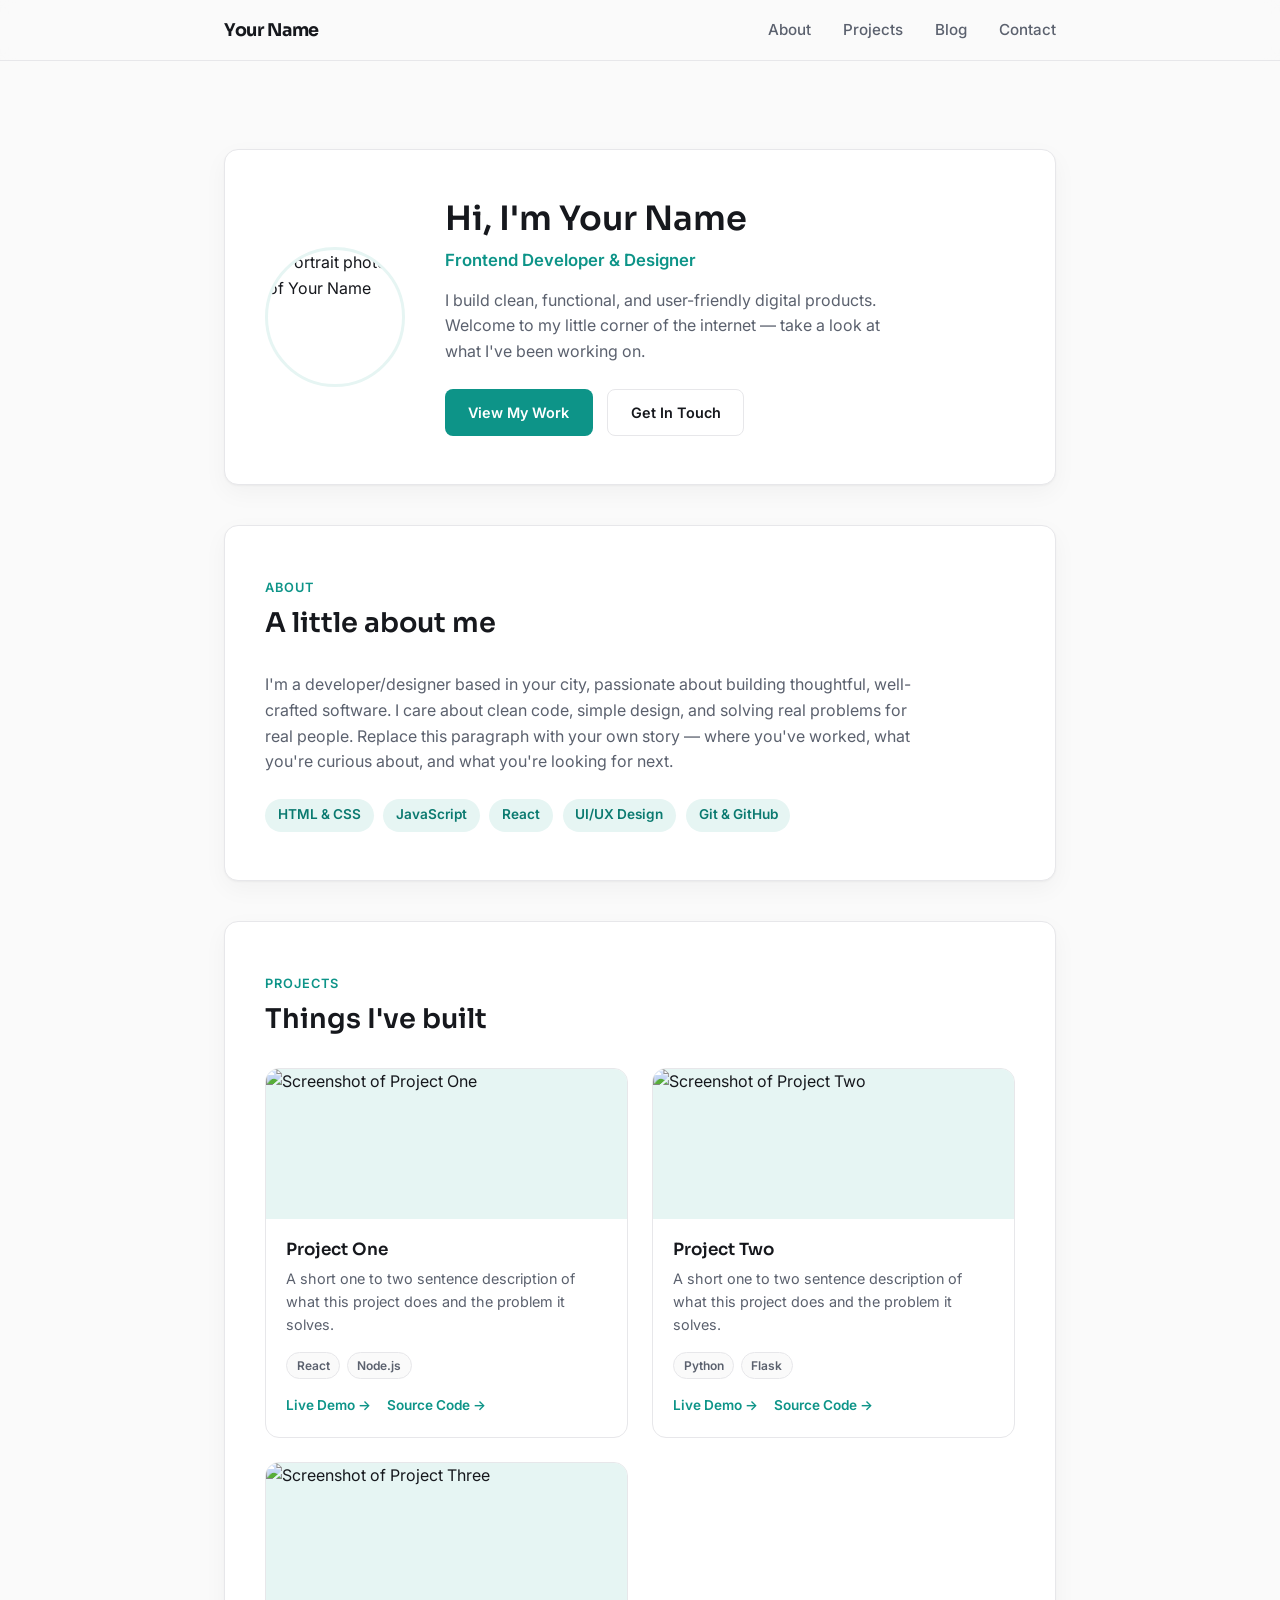
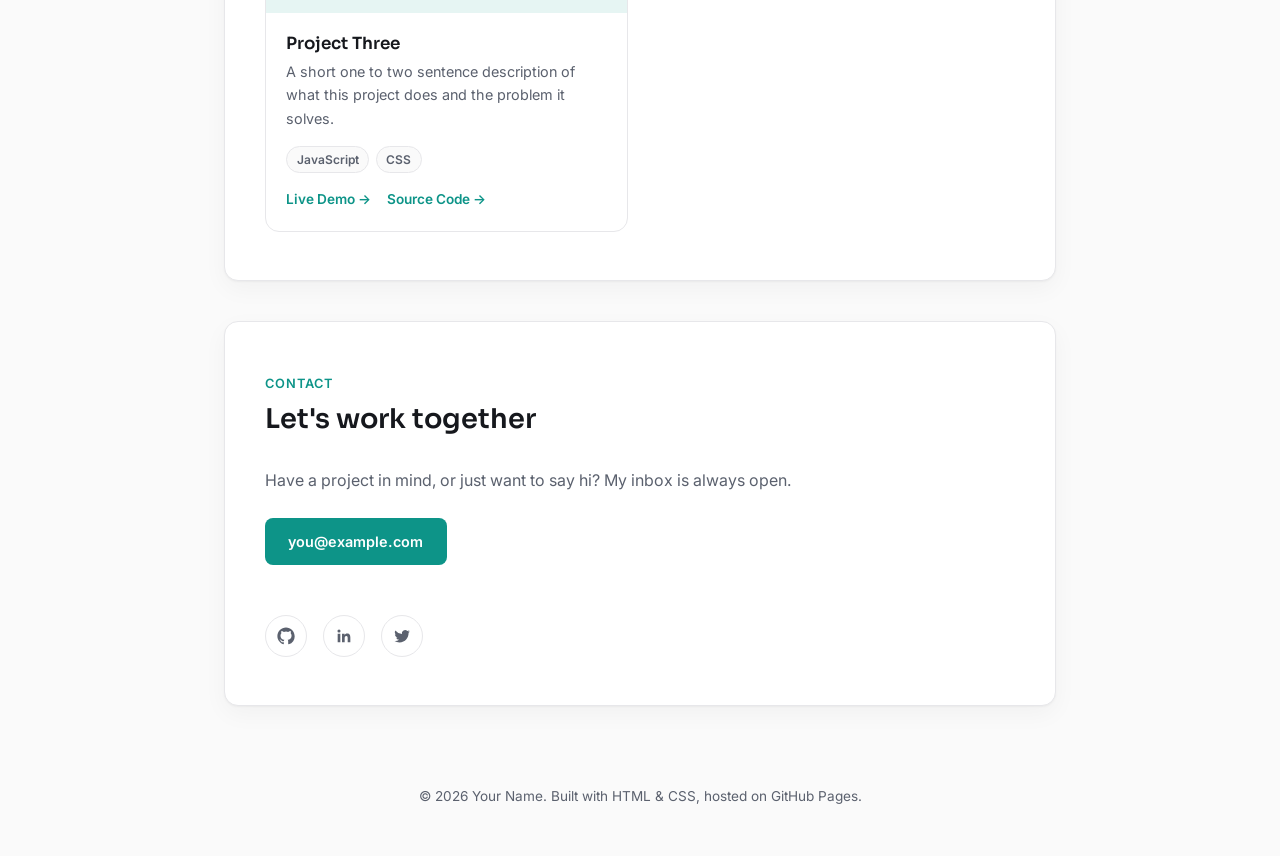
==== index.html @ 1a4f5913 "connection" ====
<!DOCTYPE html>
<html lang="en">
<head>
  <meta charset="UTF-8">
  <meta name="viewport" content="width=device-width, initial-scale=1.0">
  <title>Your Name — Personal Website</title>
  <meta name="description" content="Personal website and portfolio of Your Name.">

  <!-- Google Fonts: Sora for headings, Inter for body text -->
  <link rel="preconnect" href="https://fonts.googleapis.com">
  <link rel="preconnect" href="https://fonts.gstatic.com" crossorigin>
  <link href="https://fonts.googleapis.com/css2?family=Inter:wght@400;500;600;700&family=Sora:wght@600;700&display=swap" rel="stylesheet">

  <link rel="stylesheet" href="style.css">
</head>
<body>

  <!-- ============================== NAVIGATION ============================== -->
  <nav class="navbar">
    <div class="nav-inner">
      <a href="#home" class="nav-logo">Your Name</a>

      <button class="nav-toggle" id="navToggle" aria-label="Toggle navigation menu" aria-expanded="false">
        <span></span>
        <span></span>
        <span></span>
      </button>

      <ul class="nav-links" id="navLinks">
        <li><a href="#about">About</a></li>
        <li><a href="#projects">Projects</a></li>
        <li><a href="blog.html">Blog</a></li>
        <li><a href="#contact">Contact</a></li>
      </ul>
    </div>
  </nav>

  <div class="wrapper">

    <!-- ============================== HERO ============================== -->
    <section id="home" class="hero">
      <div class="card hero">

        <!-- **************** IMAGE START **************** -->
        <!-- Replace this with your own headshot/profile photo -->
        <div class="hero-photo">
          <img src="https://images.unsplash.com/photo-1633332755192-727a05c4013d?w=400&h=400&fit=crop&crop=faces"
               alt="Portrait photo of Your Name">
        </div>
        <!-- **************** IMAGE END **************** -->

        <div class="hero-text">
          <h1>Hi, I'm Your Name</h1>
          <p class="role">Frontend Developer &amp; Designer</p>
          <p>
            I build clean, functional, and user-friendly digital products.
            Welcome to my little corner of the internet — take a look at
            what I've been working on.
          </p>
          <div class="hero-actions">
            <a href="#projects" class="btn btn-primary">View My Work</a>
            <a href="#contact" class="btn btn-secondary">Get In Touch</a>
          </div>
        </div>

      </div>
    </section>

    <!-- ============================== ABOUT ============================== -->
    <section id="about">
      <div class="card about">
        <div class="card-header">
          <span class="eyebrow">About</span>
          <h2>A little about me</h2>
        </div>
        <p>
          I'm a developer/designer based in your city, passionate about building
          thoughtful, well-crafted software. I care about clean code, simple
          design, and solving real problems for real people. Replace this
          paragraph with your own story — where you've worked, what you're
          curious about, and what you're looking for next.
        </p>
        <div class="skills">
          <span class="skill-tag">HTML &amp; CSS</span>
          <span class="skill-tag">JavaScript</span>
          <span class="skill-tag">React</span>
          <span class="skill-tag">UI/UX Design</span>
          <span class="skill-tag">Git &amp; GitHub</span>
        </div>
      </div>
    </section>

    <!-- ============================== PROJECTS ============================== -->
    <section id="projects">
      <div class="card projects">
        <div class="card-header">
          <span class="eyebrow">Projects</span>
          <h2>Things I've built</h2>
        </div>

        <div class="project-grid">

          <!-- Project 1 -->
          <div class="project-card">
            <!-- **************** IMAGE START **************** -->
            <div class="project-thumb">
              <img src="https://images.unsplash.com/photo-1517694712202-14dd9538aa97?w=500&h=300&fit=crop"
                   alt="Screenshot of Project One">
            </div>
            <!-- **************** IMAGE END **************** -->
            <div class="project-body">
              <h3>Project One</h3>
              <p>A short one to two sentence description of what this project
                does and the problem it solves.</p>
              <div class="project-tags">
                <span>React</span>
                <span>Node.js</span>
              </div>
              <div class="project-links">
                <a href="#" target="_blank" rel="noopener">Live Demo →</a>
                <a href="#" target="_blank" rel="noopener">Source Code →</a>
              </div>
            </div>
          </div>

          <!-- Project 2 -->
          <div class="project-card">
            <!-- **************** IMAGE START **************** -->
            <div class="project-thumb">
              <img src="https://images.unsplash.com/photo-1498050108023-c5249f4df085?w=500&h=300&fit=crop"
                   alt="Screenshot of Project Two">
            </div>
            <!-- **************** IMAGE END **************** -->
            <div class="project-body">
              <h3>Project Two</h3>
              <p>A short one to two sentence description of what this project
                does and the problem it solves.</p>
              <div class="project-tags">
                <span>Python</span>
                <span>Flask</span>
              </div>
              <div class="project-links">
                <a href="#" target="_blank" rel="noopener">Live Demo →</a>
                <a href="#" target="_blank" rel="noopener">Source Code →</a>
              </div>
            </div>
          </div>

          <!-- Project 3 -->
          <div class="project-card">
            <!-- **************** IMAGE START **************** -->
            <div class="project-thumb">
              <img src="https://images.unsplash.com/photo-1461749280684-dccba630e2f6?w=500&h=300&fit=crop"
                   alt="Screenshot of Project Three">
            </div>
            <!-- **************** IMAGE END **************** -->
            <div class="project-body">
              <h3>Project Three</h3>
              <p>A short one to two sentence description of what this project
                does and the problem it solves.</p>
              <div class="project-tags">
                <span>JavaScript</span>
                <span>CSS</span>
              </div>
              <div class="project-links">
                <a href="#" target="_blank" rel="noopener">Live Demo →</a>
                <a href="#" target="_blank" rel="noopener">Source Code →</a>
              </div>
            </div>
          </div>

        </div>
      </div>
    </section>

    <!-- ============================== CONTACT ============================== -->
    <section id="contact">
      <div class="card contact">
        <div class="card-header">
          <span class="eyebrow">Contact</span>
          <h2>Let's work together</h2>
        </div>
        <p>
          Have a project in mind, or just want to say hi? My inbox is always open.
        </p>
        <p>
          <a href="mailto:you@example.com" class="btn btn-primary">you@example.com</a>
        </p>
        <br>
        <div class="social-links">
          <a href="https://github.com/yourusername" target="_blank" rel="noopener" aria-label="GitHub">
            <svg viewBox="0 0 24 24" fill="currentColor"><path d="M12 .5C5.73.5.5 5.73.5 12c0 5.09 3.29 9.4 7.86 10.93.57.1.78-.25.78-.55 0-.27-.01-1.15-.02-2.09-3.2.7-3.88-1.36-3.88-1.36-.52-1.34-1.28-1.7-1.28-1.7-1.04-.72.08-.7.08-.7 1.16.08 1.77 1.19 1.77 1.19 1.03 1.77 2.7 1.26 3.36.96.1-.75.4-1.26.73-1.55-2.55-.29-5.23-1.28-5.23-5.68 0-1.26.45-2.28 1.19-3.08-.12-.29-.52-1.46.11-3.05 0 0 .97-.31 3.18 1.18a11 11 0 0 1 5.79 0c2.2-1.49 3.17-1.18 3.17-1.18.63 1.59.24 2.76.12 3.05.74.8 1.18 1.82 1.18 3.08 0 4.41-2.68 5.38-5.24 5.67.41.36.78 1.06.78 2.14 0 1.55-.02 2.79-.02 3.17 0 .3.21.66.79.55A10.51 10.51 0 0 0 23.5 12c0-6.27-5.23-11.5-11.5-11.5Z"/></svg>
          </a>
          <a href="https://linkedin.com/in/yourusername" target="_blank" rel="noopener" aria-label="LinkedIn">
            <svg viewBox="0 0 24 24" fill="currentColor"><path d="M20.45 20.45h-3.55v-5.57c0-1.33-.02-3.03-1.85-3.03-1.85 0-2.14 1.45-2.14 2.94v5.66H9.36V9h3.41v1.56h.05c.47-.9 1.63-1.85 3.36-1.85 3.6 0 4.27 2.37 4.27 5.45v6.29ZM5.34 7.43a2.06 2.06 0 1 1 0-4.12 2.06 2.06 0 0 1 0 4.12ZM7.12 20.45H3.56V9h3.56v11.45Z"/></svg>
          </a>
          <a href="https://twitter.com/yourusername" target="_blank" rel="noopener" aria-label="Twitter">
            <svg viewBox="0 0 24 24" fill="currentColor"><path d="M22.46 6c-.77.34-1.6.58-2.46.68a4.3 4.3 0 0 0 1.88-2.37 8.59 8.59 0 0 1-2.72 1.04 4.28 4.28 0 0 0-7.29 3.9A12.14 12.14 0 0 1 3.15 4.6a4.28 4.28 0 0 0 1.32 5.71 4.25 4.25 0 0 1-1.94-.54v.05c0 2.08 1.48 3.82 3.44 4.21a4.3 4.3 0 0 1-1.93.07 4.29 4.29 0 0 0 4 2.98A8.6 8.6 0 0 1 2 18.58a12.1 12.1 0 0 0 6.56 1.92c7.88 0 12.2-6.53 12.2-12.2 0-.19 0-.37-.01-.55A8.7 8.7 0 0 0 22.46 6Z"/></svg>
          </a>
        </div>
      </div>
    </section>

  </div>

  <!-- ============================== FOOTER ============================== -->
  <footer>
    <p>&copy; <span id="year"></span> Your Name. Built with HTML &amp; CSS, hosted on GitHub Pages.</p>
  </footer>

  <script src="script.js"></script>
</body>
</html>
---- style.css ----
/* ==========================================================================
   PERSONAL WEBSITE STYLESHEET
   Clean, modern, minimalistic — card based layout
   ========================================================================== */

/* --------------------------------------------------------------------------
   THEME / COLOR VARIABLES
   Change anything between the ***** markers to re-theme the whole site.
   All colors, fonts and spacing are defined once here and reused everywhere
   below, so editing this block is enough to restyle the entire page.
   -------------------------------------------------------------------------- */
/* **************** THEME START **************** */
:root {
  /* core palette */
  --color-bg: #fafafa;              /* page background (light) */
  --color-surface: #ffffff;         /* card / surface background */
  --color-text: #16181d;            /* primary text color */
  --color-text-muted: #5b616e;      /* secondary / muted text */
  --color-border: #e7e7ea;          /* hairline borders / dividers */
  --color-accent: #0d9488;          /* single accent color (teal) */
  --color-accent-hover: #0b7a70;    /* accent color on hover */
  --color-accent-soft: #e6f5f3;     /* light accent tint (tags, badges) */

  /* typography */
  --font-heading: 'Sora', 'Segoe UI', system-ui, sans-serif;
  --font-body: 'Inter', 'Segoe UI', system-ui, sans-serif;

  /* layout */
  --max-width: 880px;
  --radius: 14px;
  --shadow-card: 0 1px 2px rgba(16, 18, 22, 0.04), 0 8px 24px rgba(16, 18, 22, 0.04);
  --transition: 0.2s ease;
}
/* **************** THEME END **************** */

/* --------------------------------------------------------------------------
   RESET / BASE STYLES
   -------------------------------------------------------------------------- */
* {
  margin: 0;
  padding: 0;
  box-sizing: border-box;
}

html {
  scroll-behavior: smooth;
}

body {
  font-family: var(--font-body);
  background-color: var(--color-bg);
  color: var(--color-text);
  line-height: 1.6;
  -webkit-font-smoothing: antialiased;
}

img {
  max-width: 100%;
  display: block;
}

a {
  color: inherit;
  text-decoration: none;
}

ul {
  list-style: none;
}

h1, h2, h3 {
  font-family: var(--font-heading);
  font-weight: 600;
  line-height: 1.25;
}

section {
  padding: 0 1.5rem;
}

.wrapper {
  max-width: var(--max-width);
  margin: 0 auto;
}

/* visible focus state for keyboard navigation (accessibility) */
a:focus-visible,
button:focus-visible {
  outline: 2px solid var(--color-accent);
  outline-offset: 3px;
  border-radius: 4px;
}

/* --------------------------------------------------------------------------
   NAVIGATION
   -------------------------------------------------------------------------- */
.navbar {
  position: sticky;
  top: 0;
  z-index: 100;
  background: rgba(250, 250, 250, 0.85);
  backdrop-filter: blur(8px);
  border-bottom: 1px solid var(--color-border);
}

.nav-inner {
  max-width: var(--max-width);
  margin: 0 auto;
  padding: 1rem 1.5rem;
  display: flex;
  align-items: center;
  justify-content: space-between;
}

.nav-logo {
  font-family: var(--font-heading);
  font-weight: 700;
  font-size: 1.1rem;
  letter-spacing: -0.02em;
}

.nav-links {
  display: flex;
  gap: 2rem;
}

.nav-links a {
  font-size: 0.95rem;
  font-weight: 500;
  color: var(--color-text-muted);
  transition: color var(--transition);
}

.nav-links a:hover {
  color: var(--color-accent);
}

/* mobile nav toggle button (hidden on desktop) */
.nav-toggle {
  display: none;
  flex-direction: column;
  gap: 5px;
  background: none;
  border: none;
  cursor: pointer;
  padding: 0.5rem;
}

.nav-toggle span {
  width: 22px;
  height: 2px;
  background: var(--color-text);
  border-radius: 2px;
}

/* --------------------------------------------------------------------------
   CARD — the shared building block for every section on the page
   -------------------------------------------------------------------------- */
.card {
  background: var(--color-surface);
  border: 1px solid var(--color-border);
  border-radius: var(--radius);
  box-shadow: var(--shadow-card);
  padding: 3rem 2.5rem;
  margin: 2.5rem 0;
}

.card-header {
  margin-bottom: 2rem;
}

.eyebrow {
  display: inline-block;
  font-size: 0.8rem;
  font-weight: 600;
  letter-spacing: 0.08em;
  text-transform: uppercase;
  color: var(--color-accent);
  margin-bottom: 0.5rem;
}

.card-header h2 {
  font-size: 1.7rem;
}

/* --------------------------------------------------------------------------
   HERO SECTION
   -------------------------------------------------------------------------- */
.hero {
  padding-top: 3rem;
}

.hero.card {
  display: flex;
  align-items: center;
  gap: 2.5rem;
}

.hero-photo {
  flex-shrink: 0;
  width: 140px;
  height: 140px;
  border-radius: 50%;
  overflow: hidden;
  border: 3px solid var(--color-accent-soft);
}

.hero-photo img {
  width: 100%;
  height: 100%;
  object-fit: cover;
}

.hero-text h1 {
  font-size: 2.1rem;
  margin-bottom: 0.4rem;
}

.hero-text .role {
  color: var(--color-accent);
  font-weight: 600;
  margin-bottom: 0.9rem;
  font-size: 1.05rem;
}

.hero-text p {
  color: var(--color-text-muted);
  max-width: 46ch;
  margin-bottom: 1.5rem;
}

.hero-actions {
  display: flex;
  gap: 0.9rem;
}

/* --------------------------------------------------------------------------
   BUTTONS
   -------------------------------------------------------------------------- */
.btn {
  display: inline-block;
  padding: 0.7rem 1.4rem;
  border-radius: 8px;
  font-weight: 600;
  font-size: 0.9rem;
  transition: background var(--transition), color var(--transition), border-color var(--transition);
  border: 1px solid transparent;
}

.btn-primary {
  background: var(--color-accent);
  color: #ffffff;
}

.btn-primary:hover {
  background: var(--color-accent-hover);
}

.btn-secondary {
  background: transparent;
  border-color: var(--color-border);
  color: var(--color-text);
}

.btn-secondary:hover {
  border-color: var(--color-accent);
  color: var(--color-accent);
}

/* --------------------------------------------------------------------------
   ABOUT SECTION
   -------------------------------------------------------------------------- */
.about p {
  color: var(--color-text-muted);
  margin-bottom: 1.5rem;
  max-width: 65ch;
}

.skills {
  display: flex;
  flex-wrap: wrap;
  gap: 0.6rem;
}

.skill-tag {
  background: var(--color-accent-soft);
  color: var(--color-accent-hover);
  font-size: 0.85rem;
  font-weight: 600;
  padding: 0.35rem 0.8rem;
  border-radius: 100px;
}

/* --------------------------------------------------------------------------
   PROJECTS SECTION
   -------------------------------------------------------------------------- */
.project-grid {
  display: grid;
  grid-template-columns: repeat(auto-fit, minmax(240px, 1fr));
  gap: 1.5rem;
}

.project-card {
  border: 1px solid var(--color-border);
  border-radius: var(--radius);
  overflow: hidden;
  display: flex;
  flex-direction: column;
  transition: transform var(--transition), box-shadow var(--transition);
}

.project-card:hover {
  transform: translateY(-3px);
  box-shadow: var(--shadow-card);
}

.project-thumb {
  width: 100%;
  height: 150px;
  overflow: hidden;
  background: var(--color-accent-soft);
}

.project-thumb img {
  width: 100%;
  height: 100%;
  object-fit: cover;
}

.project-body {
  padding: 1.25rem;
  display: flex;
  flex-direction: column;
  flex-grow: 1;
}

.project-body h3 {
  font-size: 1.05rem;
  margin-bottom: 0.4rem;
}

.project-body p {
  color: var(--color-text-muted);
  font-size: 0.9rem;
  margin-bottom: 1rem;
  flex-grow: 1;
}

.project-tags {
  display: flex;
  flex-wrap: wrap;
  gap: 0.4rem;
  margin-bottom: 1rem;
}

.project-tags span {
  font-size: 0.75rem;
  font-weight: 600;
  color: var(--color-text-muted);
  background: var(--color-bg);
  border: 1px solid var(--color-border);
  padding: 0.2rem 0.6rem;
  border-radius: 100px;
}

.project-links {
  display: flex;
  gap: 1rem;
}

.project-links a {
  font-size: 0.85rem;
  font-weight: 600;
  color: var(--color-accent);
}

.project-links a:hover {
  text-decoration: underline;
}

/* --------------------------------------------------------------------------
   CONTACT SECTION
   -------------------------------------------------------------------------- */
.contact p {
  color: var(--color-text-muted);
  margin-bottom: 1.5rem;
  max-width: 55ch;
}

.social-links {
  display: flex;
  gap: 1rem;
}

.social-links a {
  display: flex;
  align-items: center;
  justify-content: center;
  width: 42px;
  height: 42px;
  border: 1px solid var(--color-border);
  border-radius: 50%;
  transition: border-color var(--transition), color var(--transition);
  color: var(--color-text-muted);
}

.social-links a:hover {
  border-color: var(--color-accent);
  color: var(--color-accent);
}

.social-links svg {
  width: 18px;
  height: 18px;
}

/* --------------------------------------------------------------------------
   FOOTER
   -------------------------------------------------------------------------- */
footer {
  text-align: center;
  padding: 2.5rem 1.5rem 3rem;
  color: var(--color-text-muted);
  font-size: 0.85rem;
}

/* --------------------------------------------------------------------------
   BLOG PAGE SPECIFIC STYLES
   -------------------------------------------------------------------------- */
.blog-empty {
  text-align: center;
  padding: 3rem 1.5rem;
  color: var(--color-text-muted);
}

.blog-post {
  padding: 1.5rem 0;
  border-bottom: 1px solid var(--color-border);
}

.blog-post:last-child {
  border-bottom: none;
}

.blog-post h3 {
  font-size: 1.15rem;
  margin-bottom: 0.3rem;
}

.blog-post .blog-date {
  font-size: 0.8rem;
  color: var(--color-accent);
  font-weight: 600;
  margin-bottom: 0.6rem;
  display: block;
}

.blog-post p {
  color: var(--color-text-muted);
}

/* --------------------------------------------------------------------------
   RESPONSIVE — mobile styles
   -------------------------------------------------------------------------- */
@media (max-width: 640px) {
  .nav-links {
    position: absolute;
    top: 100%;
    left: 0;
    right: 0;
    background: var(--color-surface);
    border-bottom: 1px solid var(--color-border);
    flex-direction: column;
    gap: 0;
    display: none;
  }

  .nav-links.open {
    display: flex;
  }

  .nav-links a {
    padding: 1rem 1.5rem;
    border-top: 1px solid var(--color-border);
  }

  .nav-toggle {
    display: flex;
  }

  .card {
    padding: 2rem 1.5rem;
  }

  .hero.card {
    flex-direction: column;
    text-align: center;
  }

  .hero-actions {
    justify-content: center;
  }

  .hero-text p {
    max-width: none;
  }
}

/* --------------------------------------------------------------------------
   REDUCED MOTION — respect user preference
   -------------------------------------------------------------------------- */
@media (prefers-reduced-motion: reduce) {
  html {
    scroll-behavior: auto;
  }
  * {
    transition: none !important;
  }
}
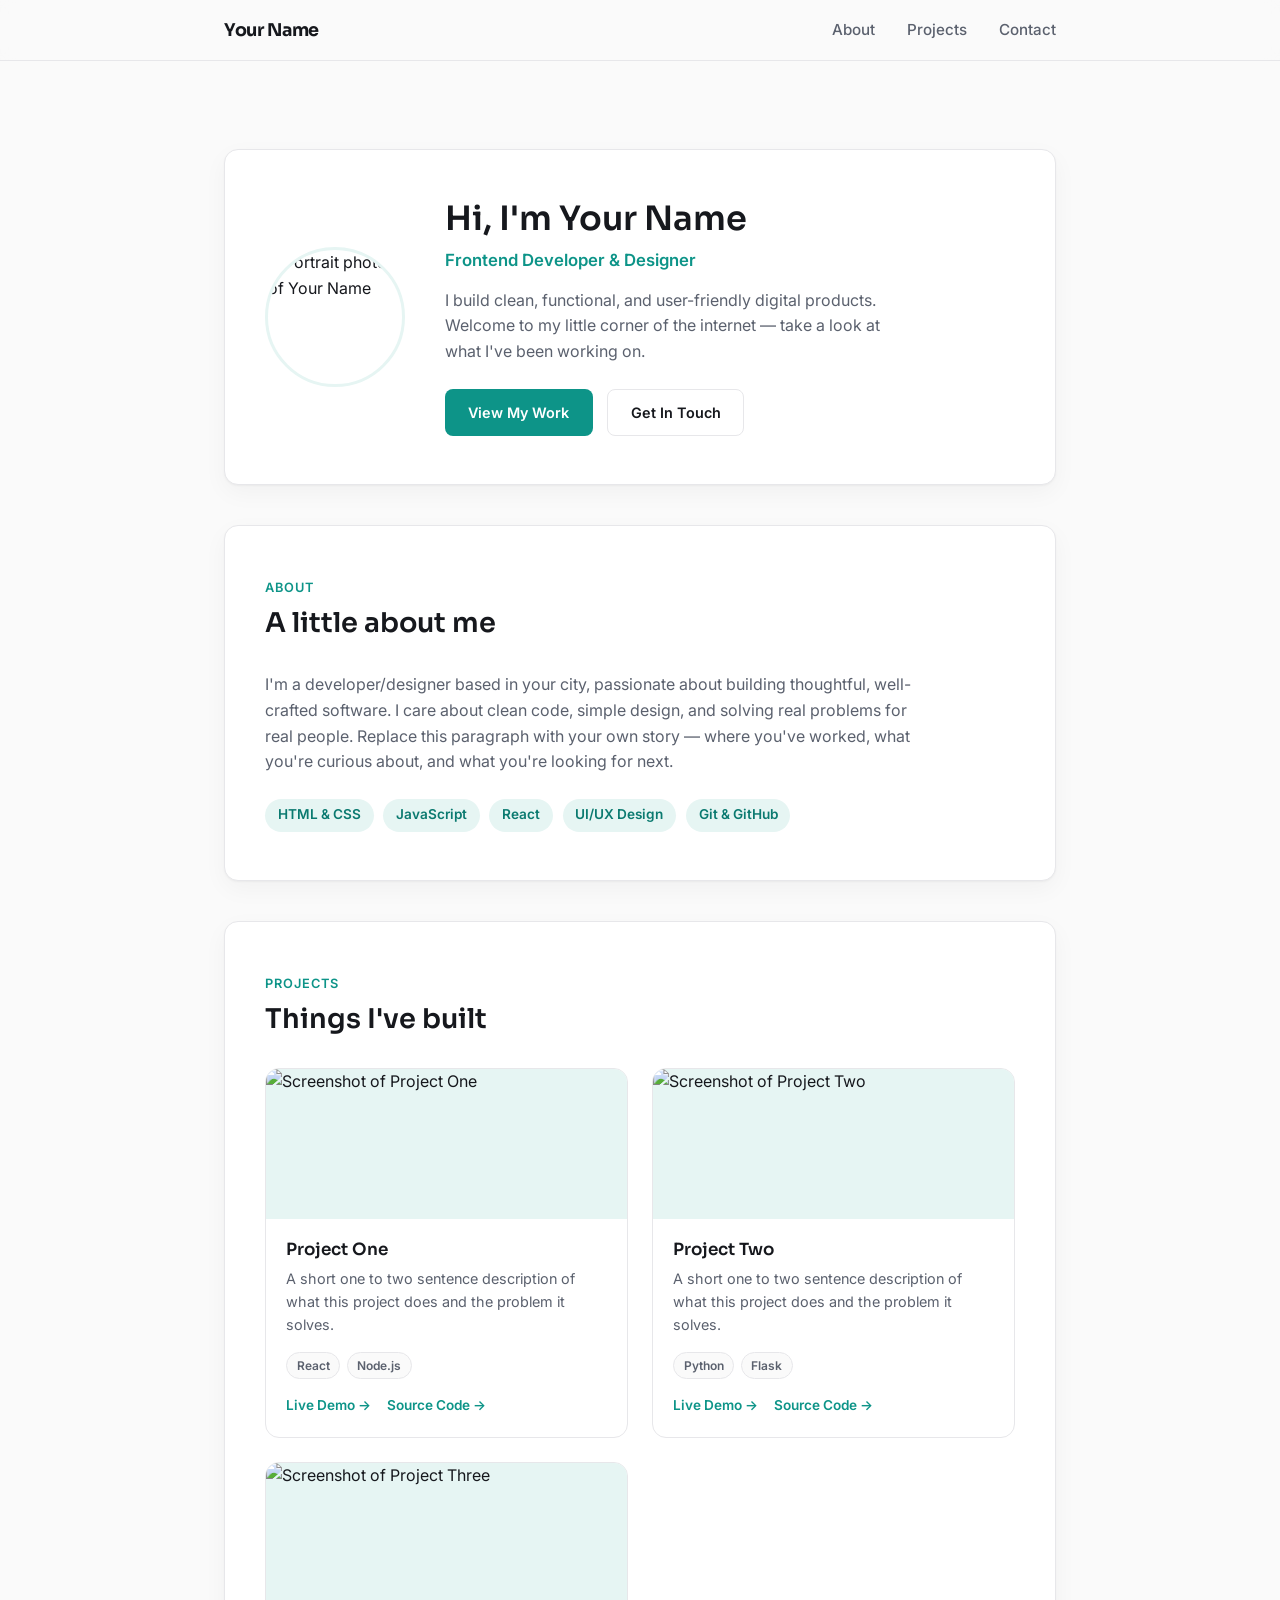
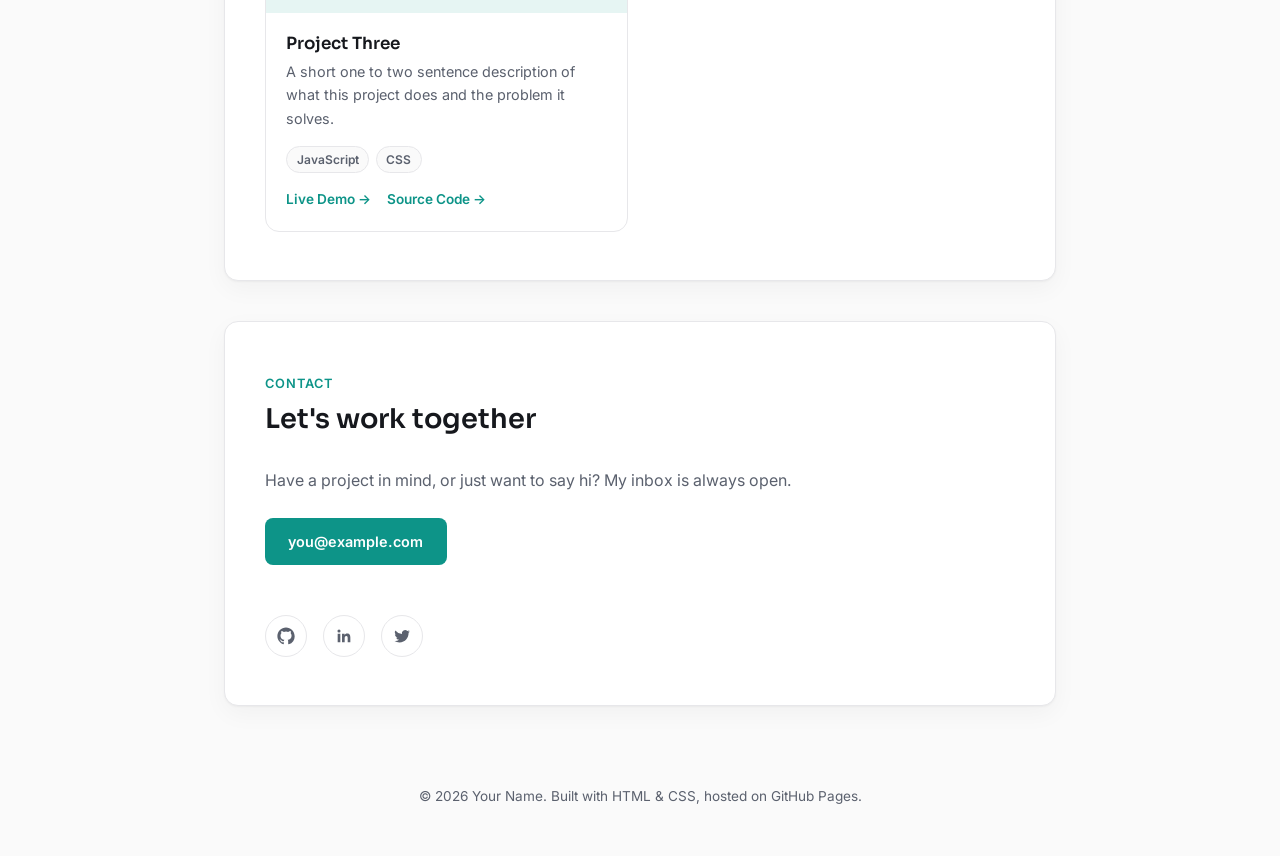
==== commit 1cb6e18b: "remove blog" ====
--- a/index.html
+++ b/index.html
@@ -29,7 +29,7 @@
       <ul class="nav-links" id="navLinks">
         <li><a href="#about">About</a></li>
         <li><a href="#projects">Projects</a></li>
-        <li><a href="blog.html">Blog</a></li>
+        <!-- <li><a href="blog.html">Blog</a></li> -->
         <li><a href="#contact">Contact</a></li>
       </ul>
     </div>
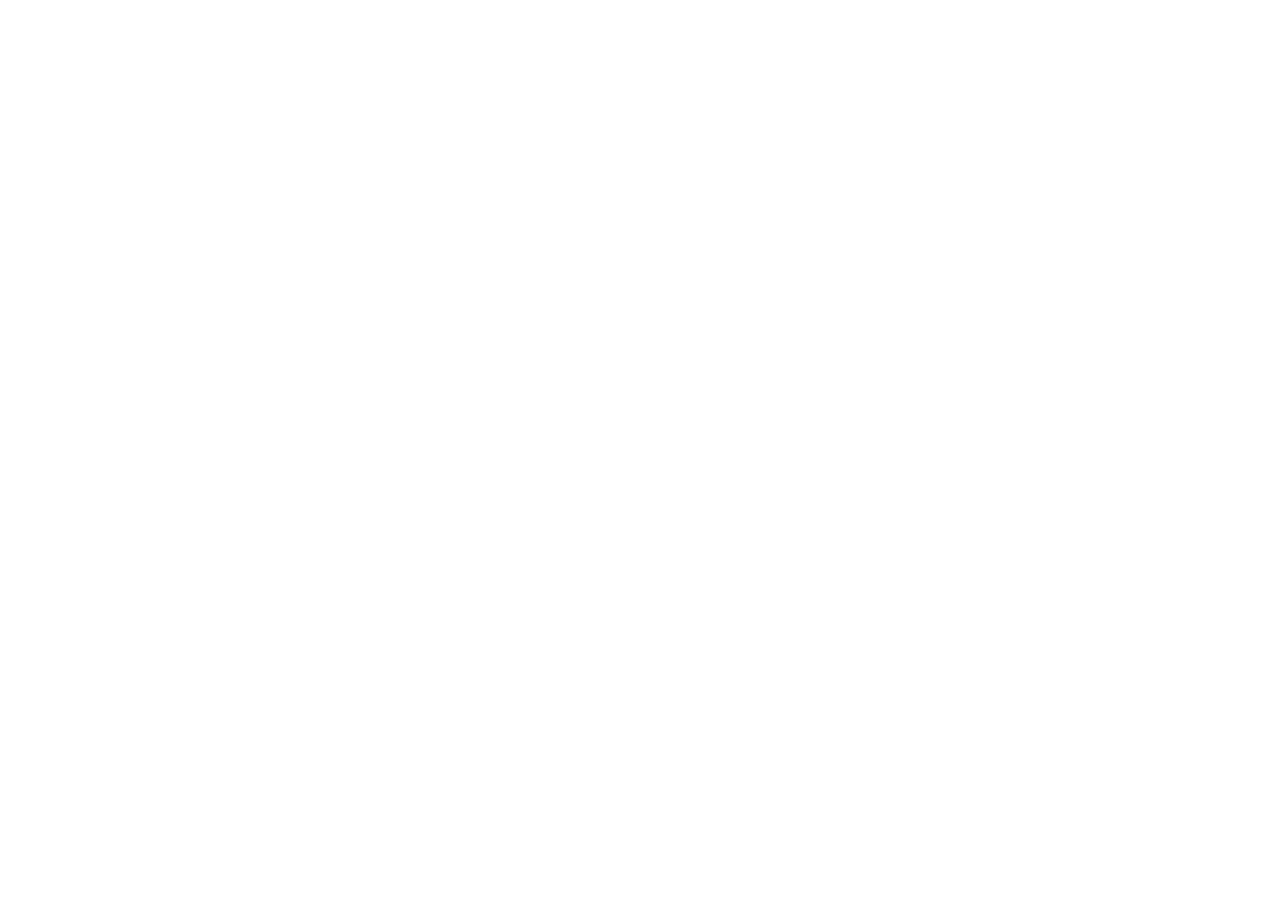
==== commit a0c898ee: "update" ====
--- a/index.html
+++ b/index.html
@@ -3,7 +3,7 @@
 <head>
   <meta charset="UTF-8">
   <meta name="viewport" content="width=device-width, initial-scale=1.0">
-  <title>Your Name — Personal Website</title>
+  <title>Khan Tuba Tehrim/title>
   <meta name="description" content="Personal website and portfolio of Your Name.">
 
   <!-- Google Fonts: Sora for headings, Inter for body text -->
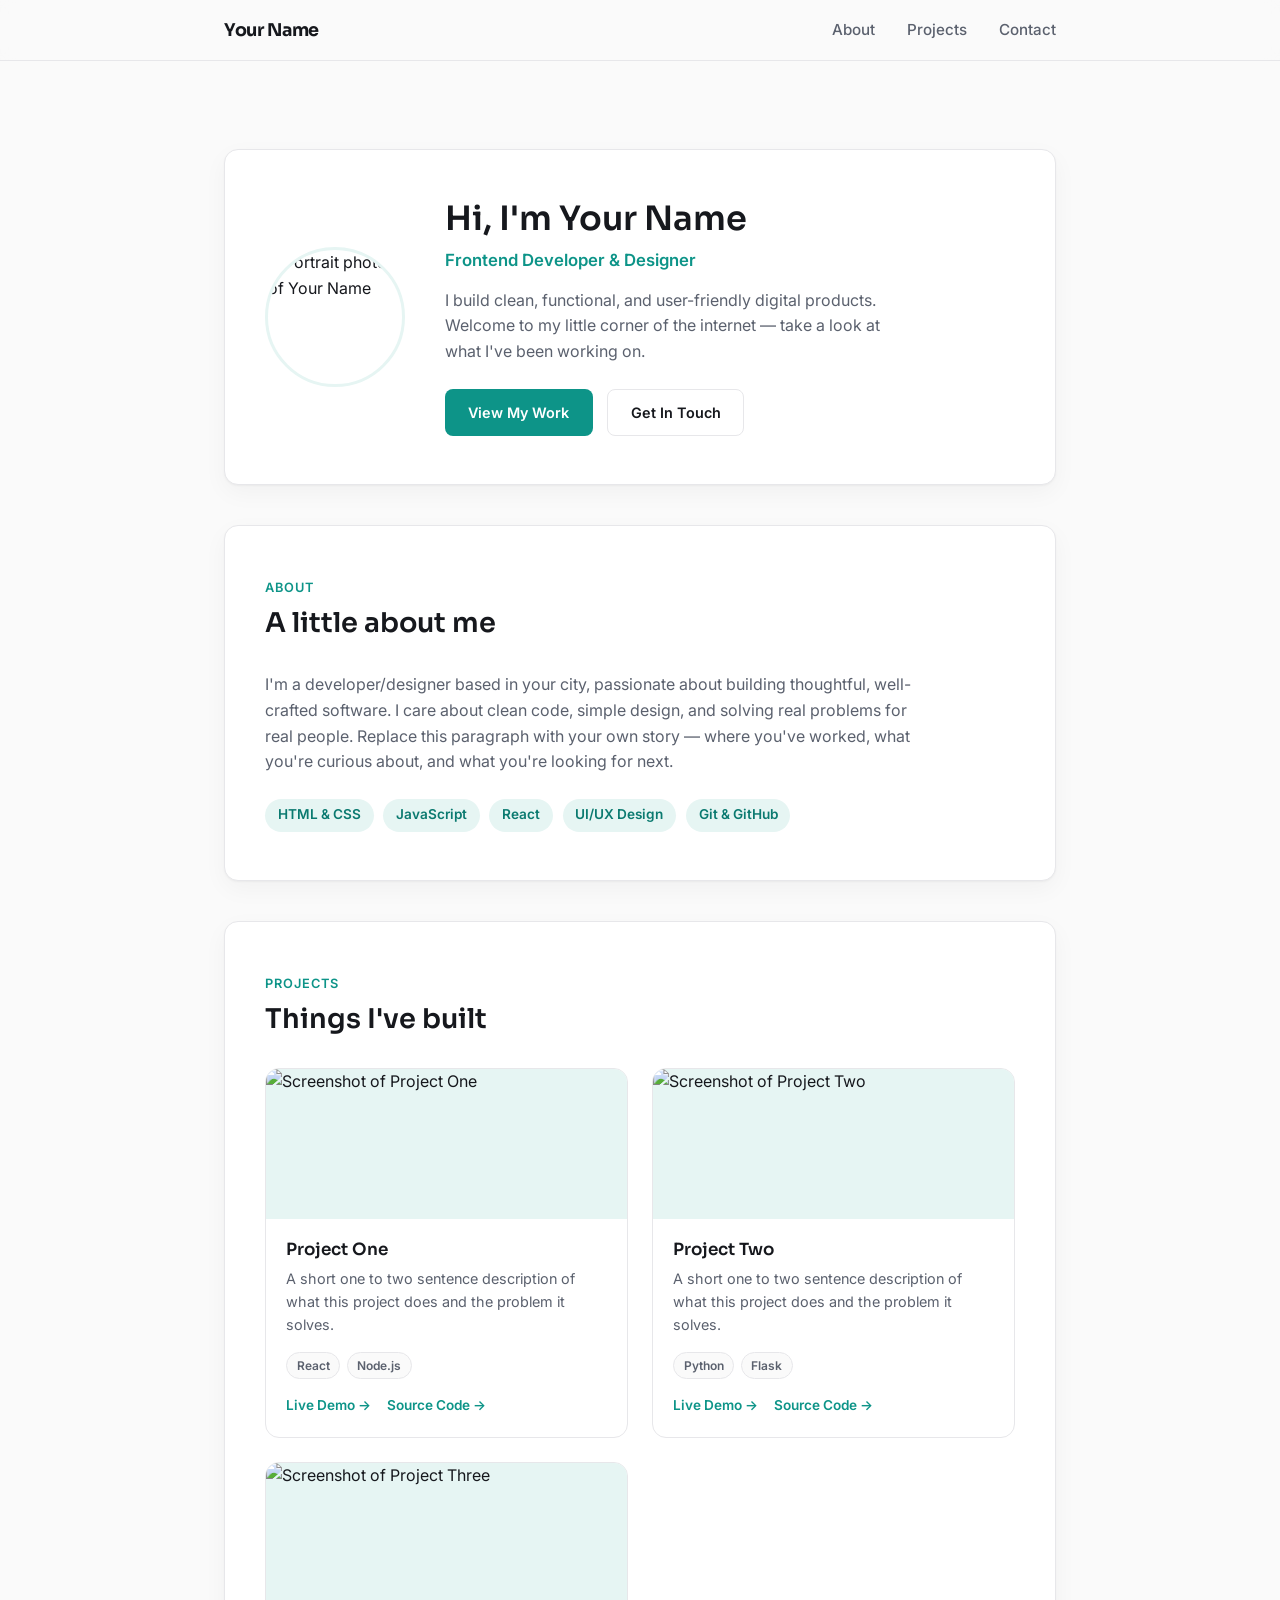
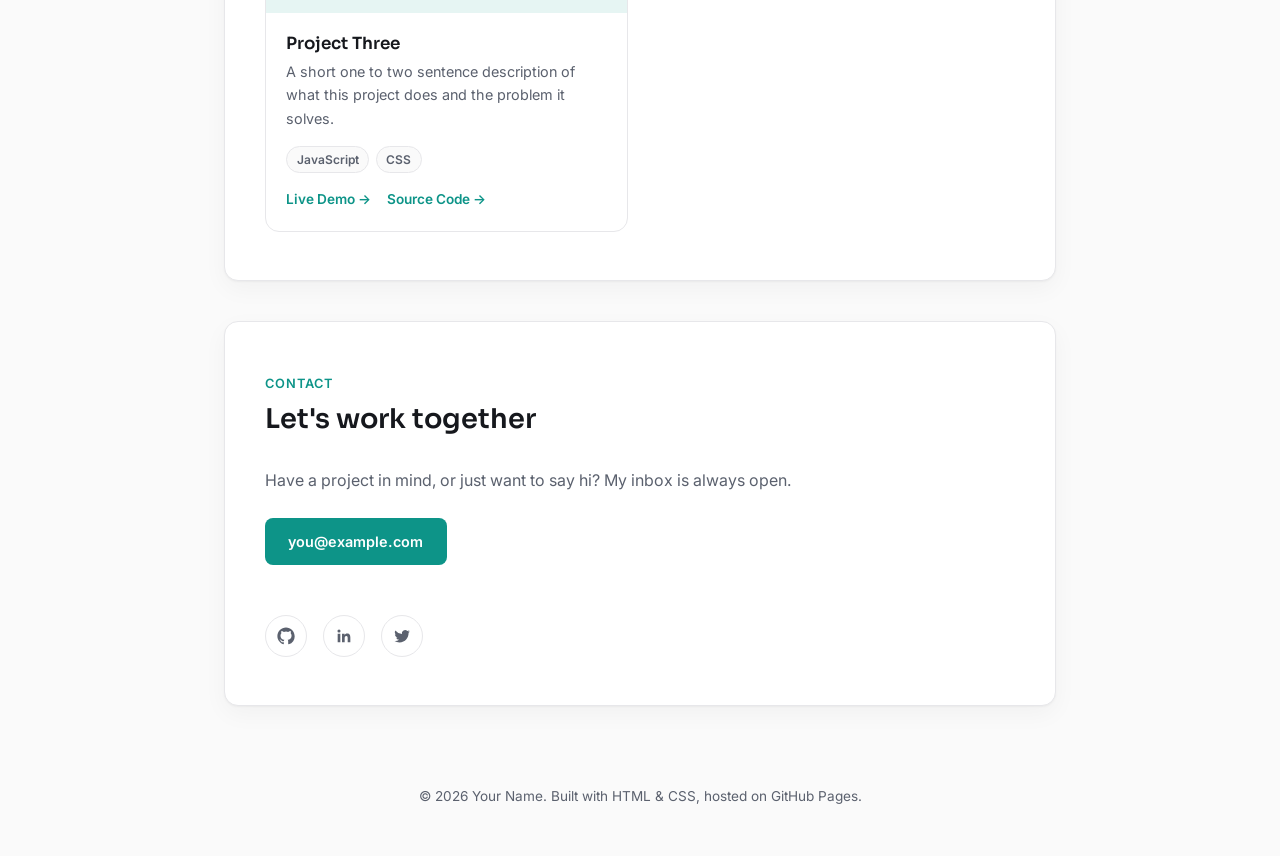
==== commit 040cd841: "update" ====
--- a/index.html
+++ b/index.html
@@ -3,7 +3,7 @@
 <head>
   <meta charset="UTF-8">
   <meta name="viewport" content="width=device-width, initial-scale=1.0">
-  <title>Khan Tuba Tehrim/title>
+  <title>Khan Tuba Tehrim</title>
   <meta name="description" content="Personal website and portfolio of Your Name.">
 
   <!-- Google Fonts: Sora for headings, Inter for body text -->
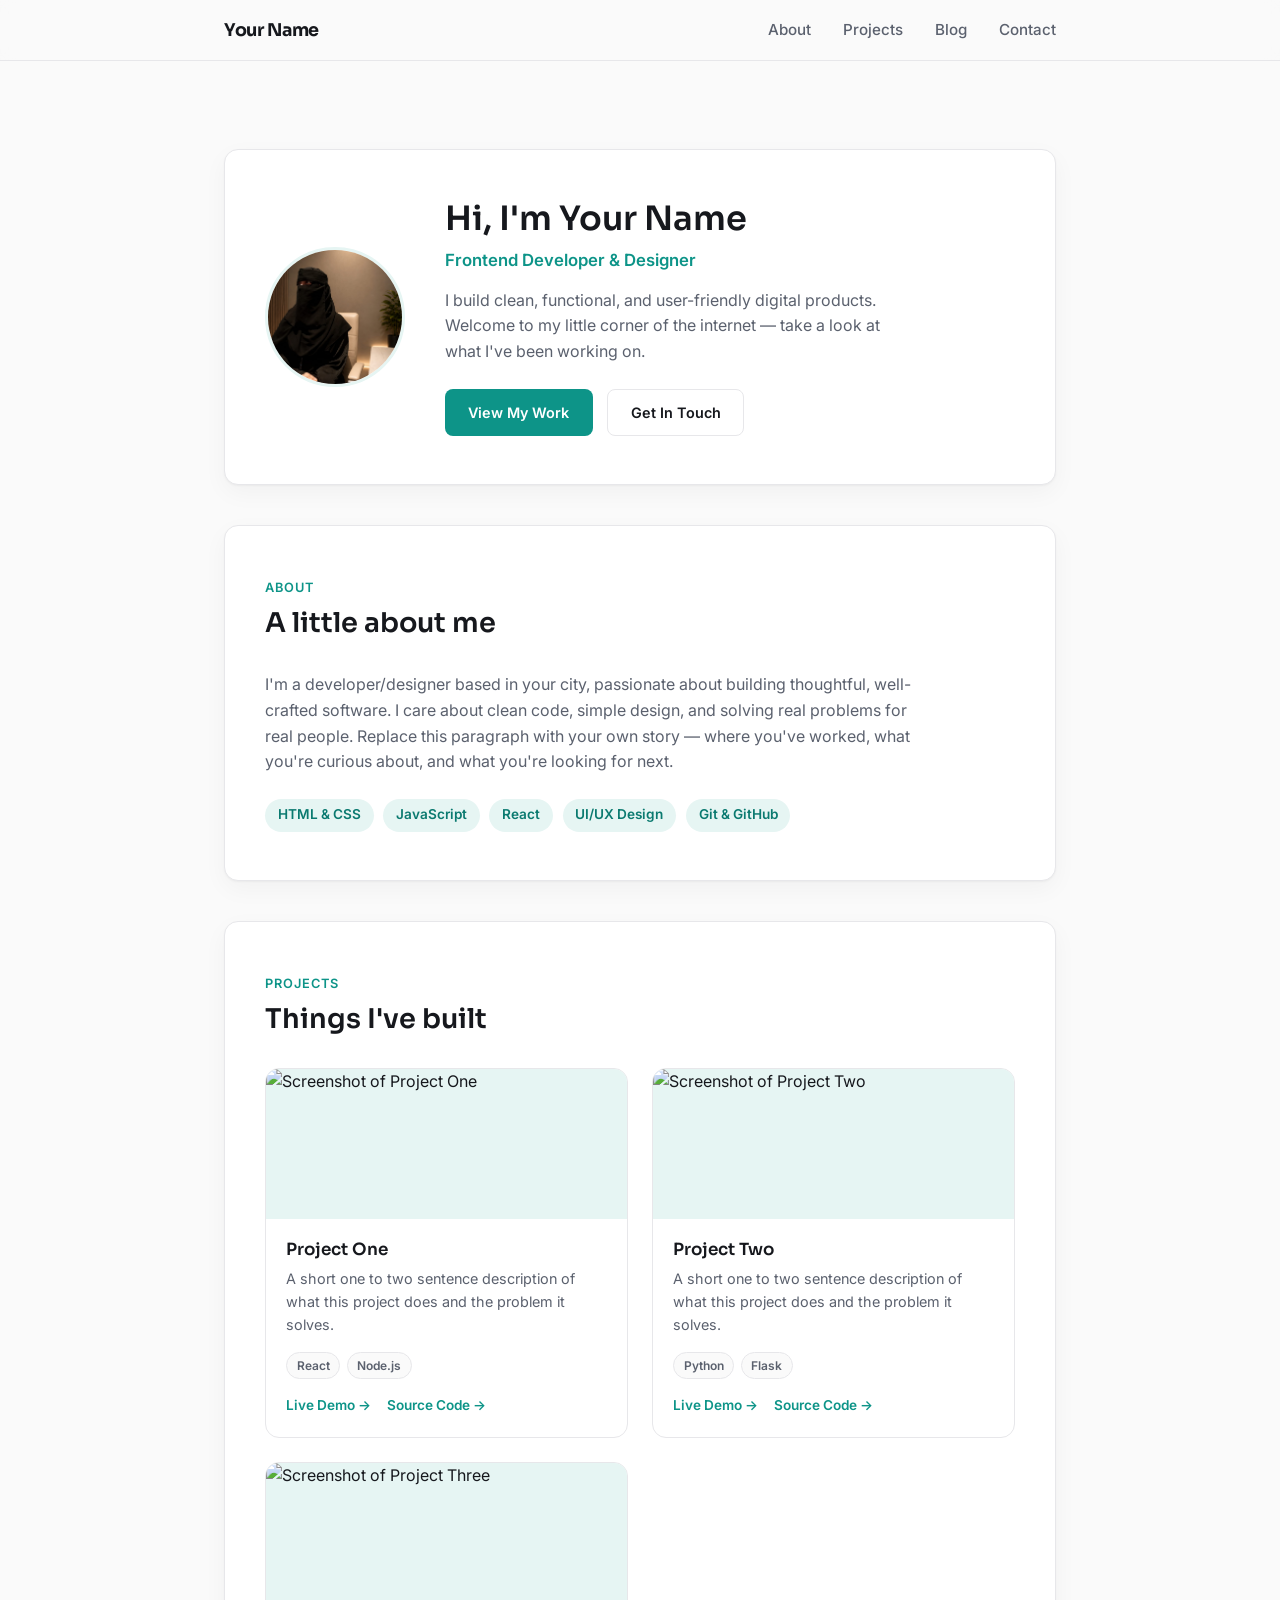
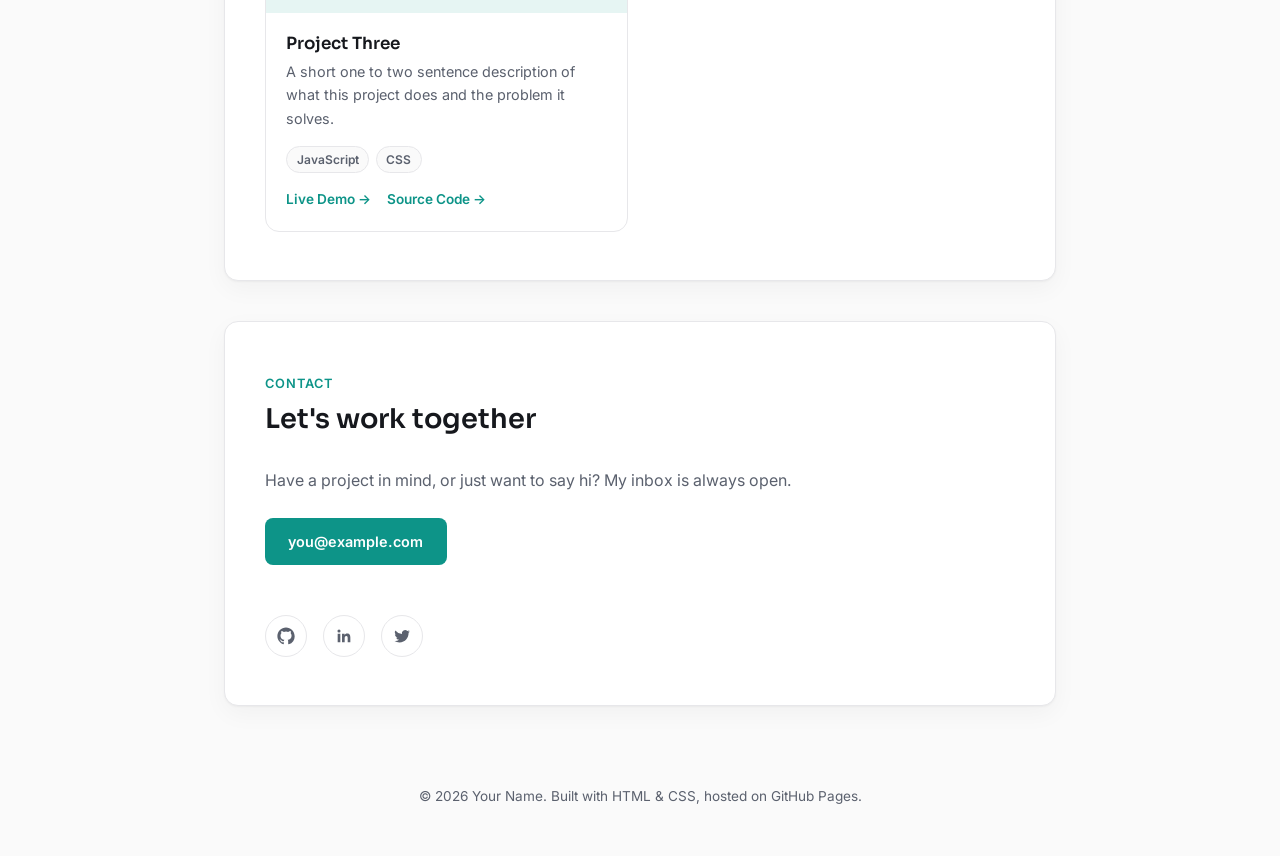
==== commit f0a620fb: "Added profile picture" ====
--- a/index.html
+++ b/index.html
@@ -3,7 +3,7 @@
 <head>
   <meta charset="UTF-8">
   <meta name="viewport" content="width=device-width, initial-scale=1.0">
-  <title>Khan Tuba Tehrim</title>
+  <title>Your Name — Personal Website</title>
   <meta name="description" content="Personal website and portfolio of Your Name.">
 
   <!-- Google Fonts: Sora for headings, Inter for body text -->
@@ -29,7 +29,7 @@
       <ul class="nav-links" id="navLinks">
         <li><a href="#about">About</a></li>
         <li><a href="#projects">Projects</a></li>
-        <!-- <li><a href="blog.html">Blog</a></li> -->
+        <li><a href="blog.html">Blog</a></li>
         <li><a href="#contact">Contact</a></li>
       </ul>
     </div>
@@ -44,8 +44,7 @@
         <!-- **************** IMAGE START **************** -->
         <!-- Replace this with your own headshot/profile photo -->
         <div class="hero-photo">
-          <img src="https://images.unsplash.com/photo-1633332755192-727a05c4013d?w=400&h=400&fit=crop&crop=faces"
-               alt="Portrait photo of Your Name">
+<img src="images/profile.jpg" alt="Portrait photo of Khan Tuba Tehrim">               alt="Portrait photo of Your Name">
         </div>
         <!-- **************** IMAGE END **************** -->
 
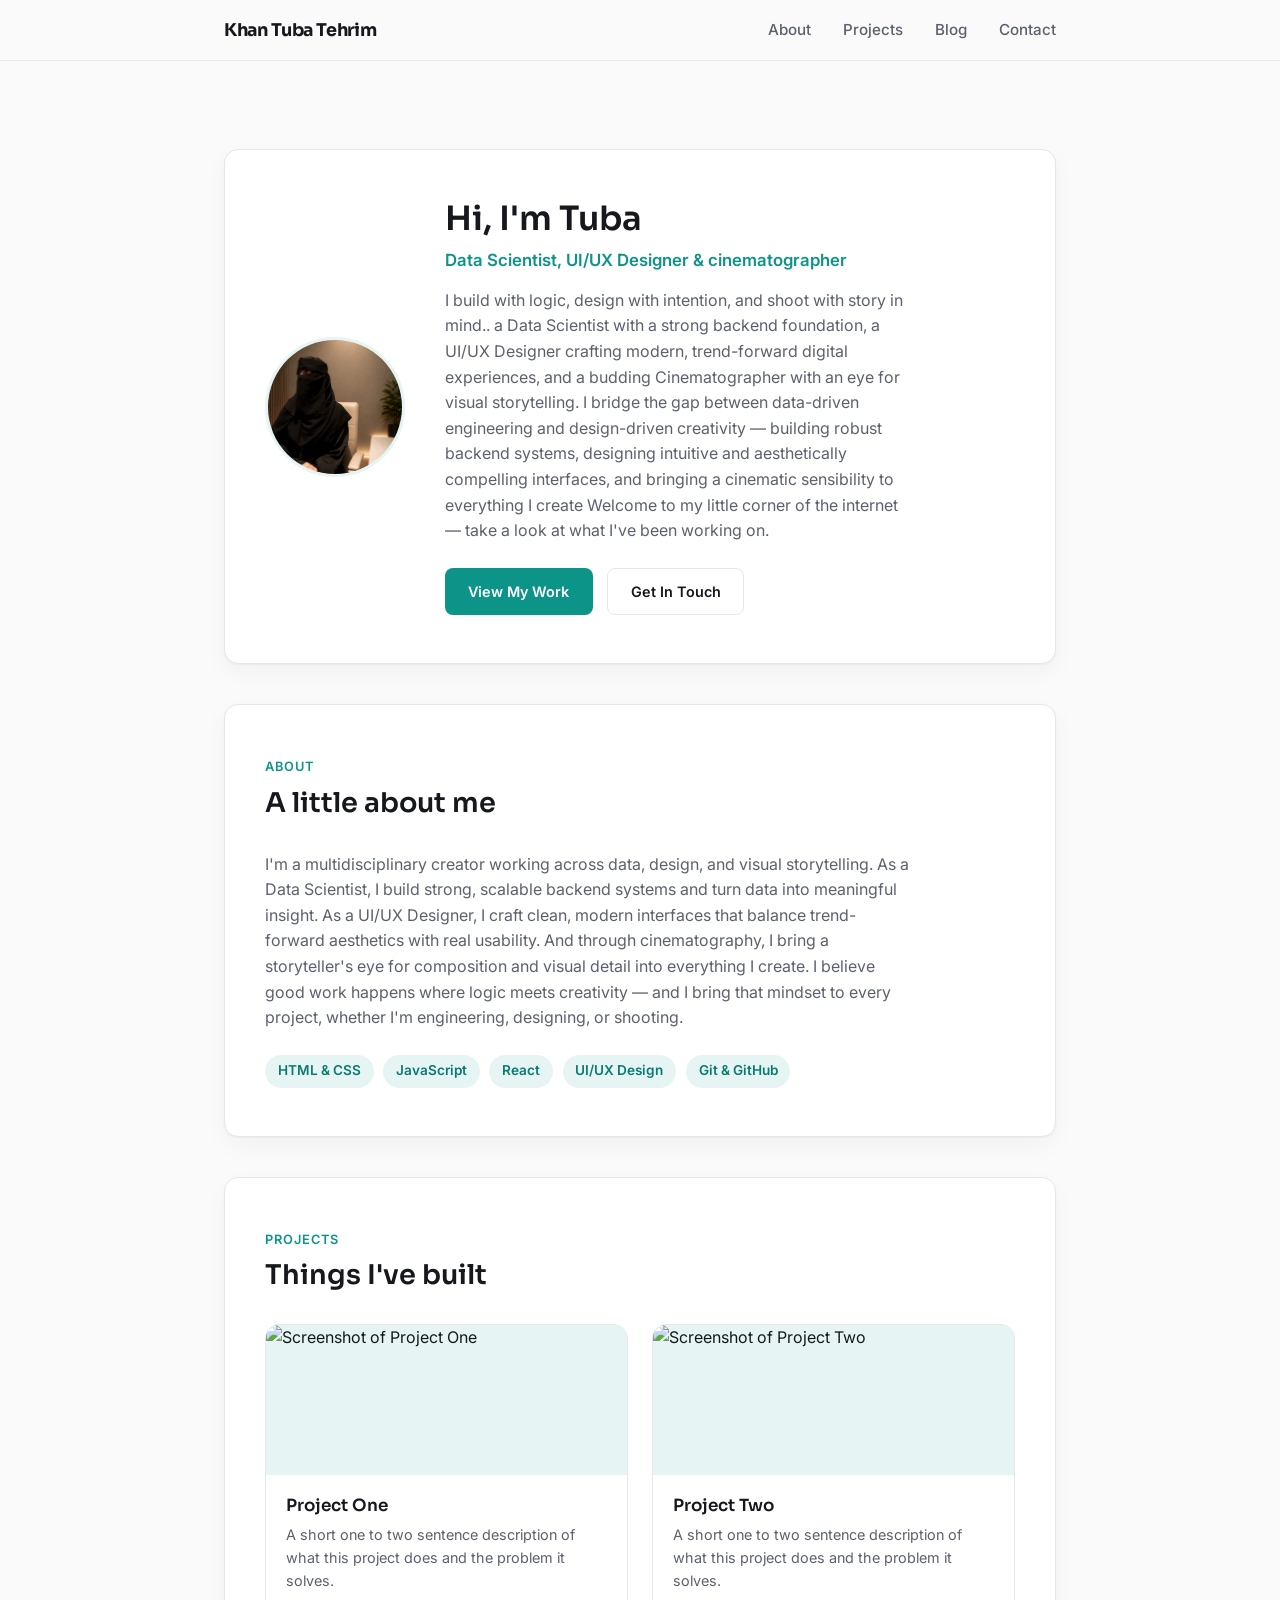
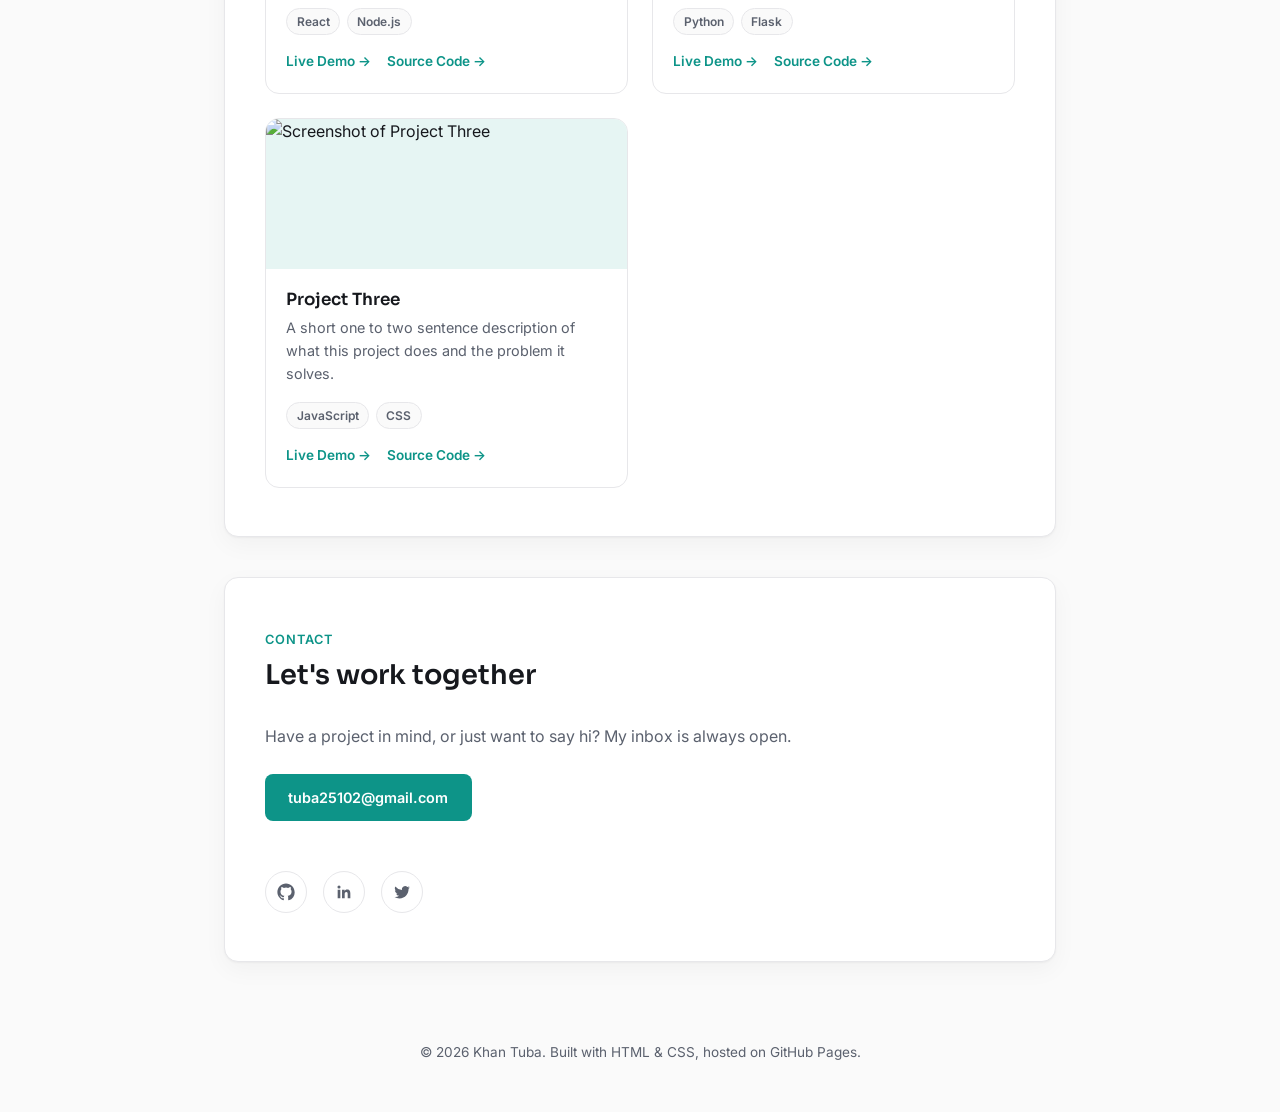
==== commit 69fa0ab6: "Update index.html" ====
--- a/index.html
+++ b/index.html
@@ -3,8 +3,8 @@
 <head>
   <meta charset="UTF-8">
   <meta name="viewport" content="width=device-width, initial-scale=1.0">
-  <title>Your Name — Personal Website</title>
-  <meta name="description" content="Personal website and portfolio of Your Name.">
+  <title>Khan Tuba Tehrim — Personal Website</title>
+  <meta name="description" content="Personal website and portfolio of Khan Tuba Tehrim.">
 
   <!-- Google Fonts: Sora for headings, Inter for body text -->
   <link rel="preconnect" href="https://fonts.googleapis.com">
@@ -18,7 +18,7 @@
   <!-- ============================== NAVIGATION ============================== -->
   <nav class="navbar">
     <div class="nav-inner">
-      <a href="#home" class="nav-logo">Your Name</a>
+      <a href="#home" class="nav-logo">Khan Tuba Tehrim</a>
 
       <button class="nav-toggle" id="navToggle" aria-label="Toggle navigation menu" aria-expanded="false">
         <span></span>
@@ -49,10 +49,13 @@
         <!-- **************** IMAGE END **************** -->
 
         <div class="hero-text">
-          <h1>Hi, I'm Your Name</h1>
-          <p class="role">Frontend Developer &amp; Designer</p>
+          <h1>Hi, I'm Tuba</h1>
+          <p class="role">Data Scientist, UI/UX Designer &amp; cinematographer</p>
           <p>
-            I build clean, functional, and user-friendly digital products.
+            I build with logic, design with intention, and shoot with story in mind..
+            a Data Scientist with a strong backend foundation, a UI/UX Designer crafting modern, trend-forward digital experiences, and a budding Cinematographer with an eye for visual storytelling.
+
+I bridge the gap between data-driven engineering and design-driven creativity — building robust backend systems, designing intuitive and aesthetically compelling interfaces, and bringing a cinematic sensibility to everything I create
             Welcome to my little corner of the internet — take a look at
             what I've been working on.
           </p>
@@ -73,11 +76,11 @@
           <h2>A little about me</h2>
         </div>
         <p>
-          I'm a developer/designer based in your city, passionate about building
-          thoughtful, well-crafted software. I care about clean code, simple
-          design, and solving real problems for real people. Replace this
-          paragraph with your own story — where you've worked, what you're
-          curious about, and what you're looking for next.
+          I'm a multidisciplinary creator working across data, design, and visual storytelling.
+
+As a Data Scientist, I build strong, scalable backend systems and turn data into meaningful insight. As a UI/UX Designer, I craft clean, modern interfaces that balance trend-forward aesthetics with real usability. And through cinematography, I bring a storyteller's eye for composition and visual detail into everything I create.
+
+I believe good work happens where logic meets creativity — and I bring that mindset to every project, whether I'm engineering, designing, or shooting.
         </p>
         <div class="skills">
           <span class="skill-tag">HTML &amp; CSS</span>
@@ -183,14 +186,14 @@
           Have a project in mind, or just want to say hi? My inbox is always open.
         </p>
         <p>
-          <a href="mailto:you@example.com" class="btn btn-primary">you@example.com</a>
+          <a href="mailto:tuba25102@gmail.com" class="btn btn-primary">tuba25102@gmail.com</a>
         </p>
         <br>
         <div class="social-links">
           <a href="https://github.com/yourusername" target="_blank" rel="noopener" aria-label="GitHub">
             <svg viewBox="0 0 24 24" fill="currentColor"><path d="M12 .5C5.73.5.5 5.73.5 12c0 5.09 3.29 9.4 7.86 10.93.57.1.78-.25.78-.55 0-.27-.01-1.15-.02-2.09-3.2.7-3.88-1.36-3.88-1.36-.52-1.34-1.28-1.7-1.28-1.7-1.04-.72.08-.7.08-.7 1.16.08 1.77 1.19 1.77 1.19 1.03 1.77 2.7 1.26 3.36.96.1-.75.4-1.26.73-1.55-2.55-.29-5.23-1.28-5.23-5.68 0-1.26.45-2.28 1.19-3.08-.12-.29-.52-1.46.11-3.05 0 0 .97-.31 3.18 1.18a11 11 0 0 1 5.79 0c2.2-1.49 3.17-1.18 3.17-1.18.63 1.59.24 2.76.12 3.05.74.8 1.18 1.82 1.18 3.08 0 4.41-2.68 5.38-5.24 5.67.41.36.78 1.06.78 2.14 0 1.55-.02 2.79-.02 3.17 0 .3.21.66.79.55A10.51 10.51 0 0 0 23.5 12c0-6.27-5.23-11.5-11.5-11.5Z"/></svg>
           </a>
-          <a href="https://linkedin.com/in/yourusername" target="_blank" rel="noopener" aria-label="LinkedIn">
+          <a href="https://www.linkedin.com/in/khan-tuba-tehrim-84534028b?utm_source=share_via&utm_content=profile&utm_medium=member_android" target="_blank" rel="noopener" aria-label="LinkedIn">
             <svg viewBox="0 0 24 24" fill="currentColor"><path d="M20.45 20.45h-3.55v-5.57c0-1.33-.02-3.03-1.85-3.03-1.85 0-2.14 1.45-2.14 2.94v5.66H9.36V9h3.41v1.56h.05c.47-.9 1.63-1.85 3.36-1.85 3.6 0 4.27 2.37 4.27 5.45v6.29ZM5.34 7.43a2.06 2.06 0 1 1 0-4.12 2.06 2.06 0 0 1 0 4.12ZM7.12 20.45H3.56V9h3.56v11.45Z"/></svg>
           </a>
           <a href="https://twitter.com/yourusername" target="_blank" rel="noopener" aria-label="Twitter">
@@ -204,7 +207,7 @@
 
   <!-- ============================== FOOTER ============================== -->
   <footer>
-    <p>&copy; <span id="year"></span> Your Name. Built with HTML &amp; CSS, hosted on GitHub Pages.</p>
+    <p>&copy; <span id="year"></span> Khan Tuba. Built with HTML &amp; CSS, hosted on GitHub Pages.</p>
   </footer>
 
   <script src="script.js"></script>
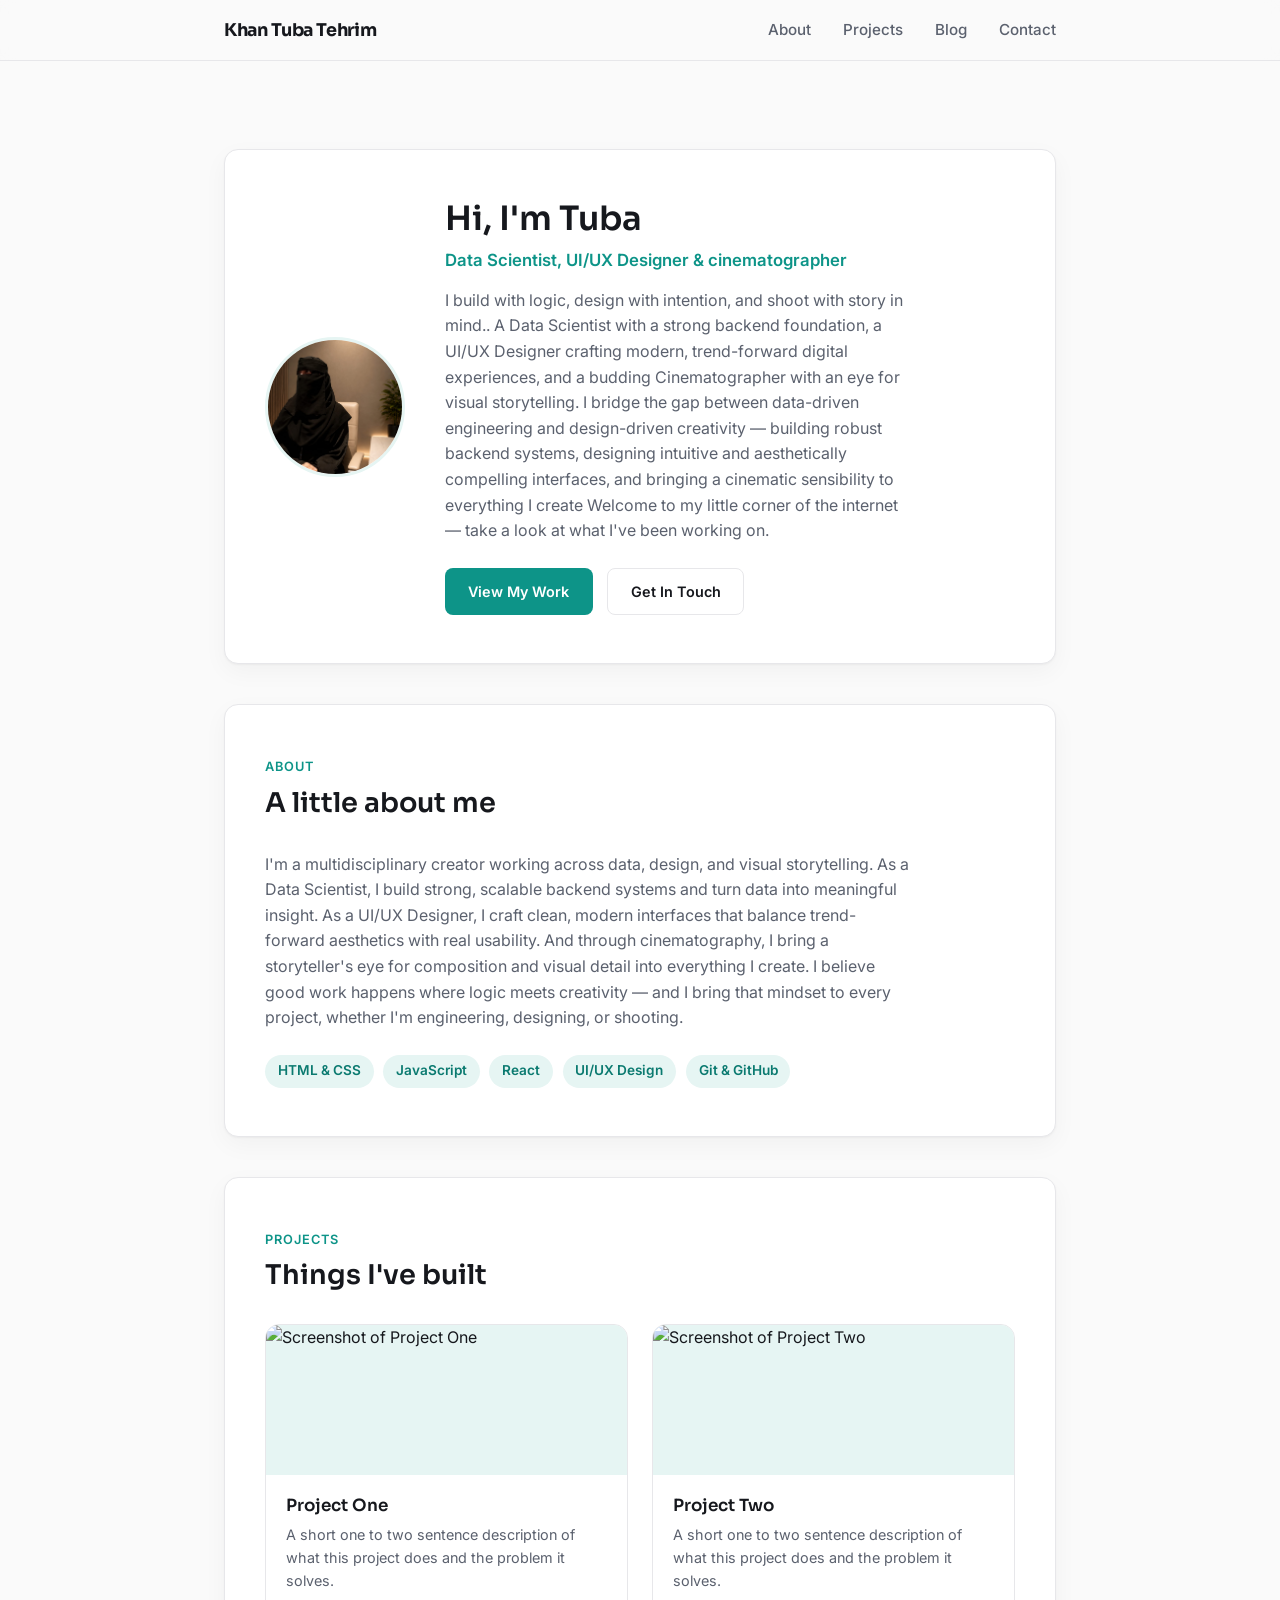
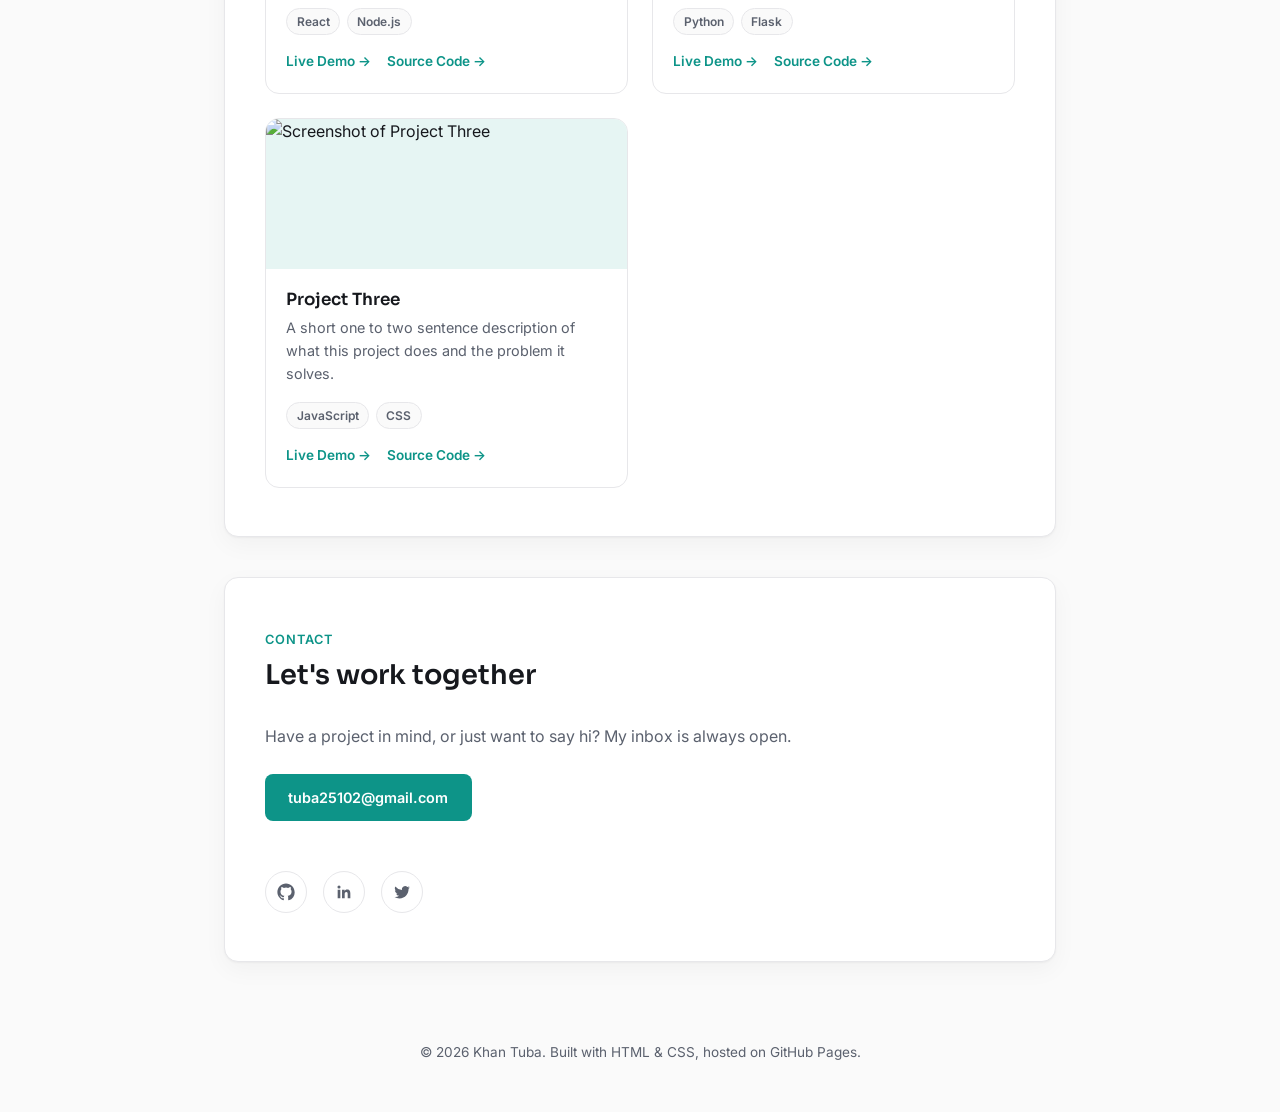
==== commit d8bbd4bd: "Update index.html" ====
--- a/index.html
+++ b/index.html
@@ -53,7 +53,8 @@
           <p class="role">Data Scientist, UI/UX Designer &amp; cinematographer</p>
           <p>
             I build with logic, design with intention, and shoot with story in mind..
-            a Data Scientist with a strong backend foundation, a UI/UX Designer crafting modern, trend-forward digital experiences, and a budding Cinematographer with an eye for visual storytelling.
+            
+            A Data Scientist with a strong backend foundation, a UI/UX Designer crafting modern, trend-forward digital experiences, and a budding Cinematographer with an eye for visual storytelling.
 
 I bridge the gap between data-driven engineering and design-driven creativity — building robust backend systems, designing intuitive and aesthetically compelling interfaces, and bringing a cinematic sensibility to everything I create
             Welcome to my little corner of the internet — take a look at
